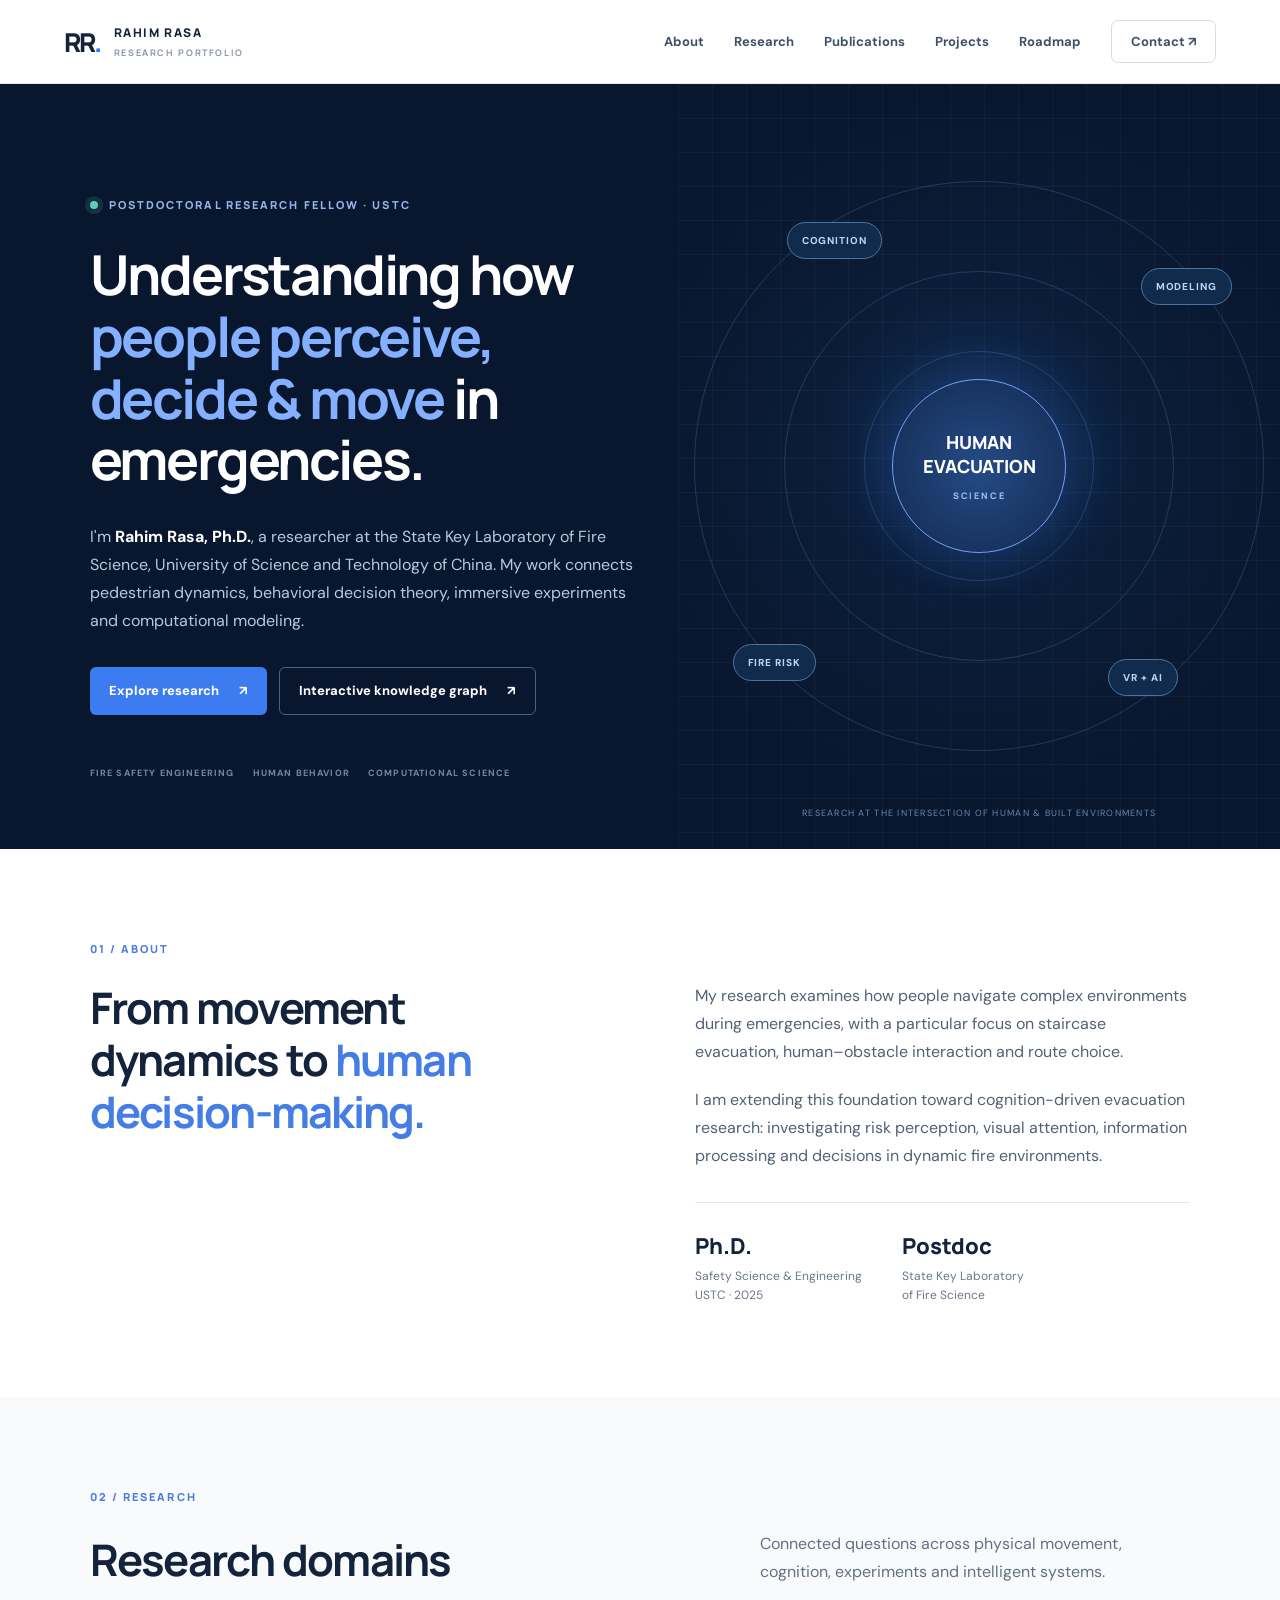
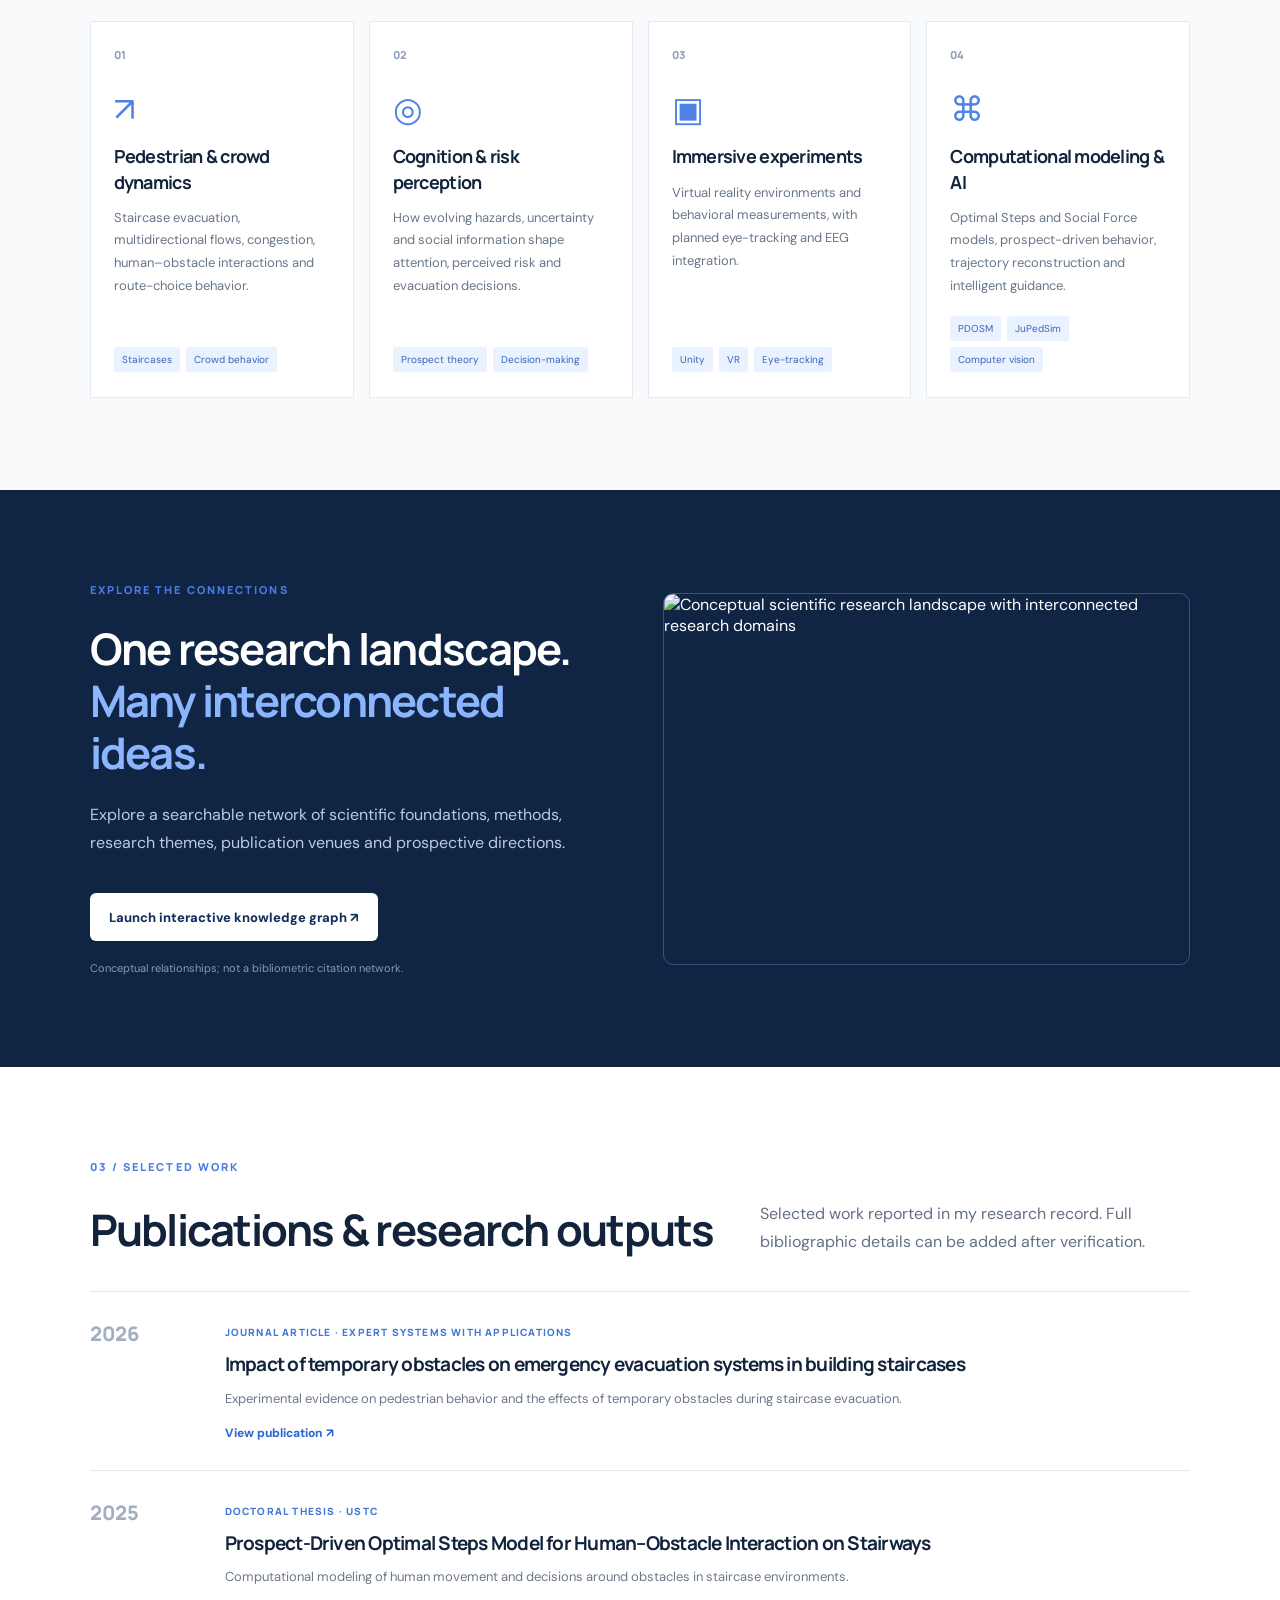
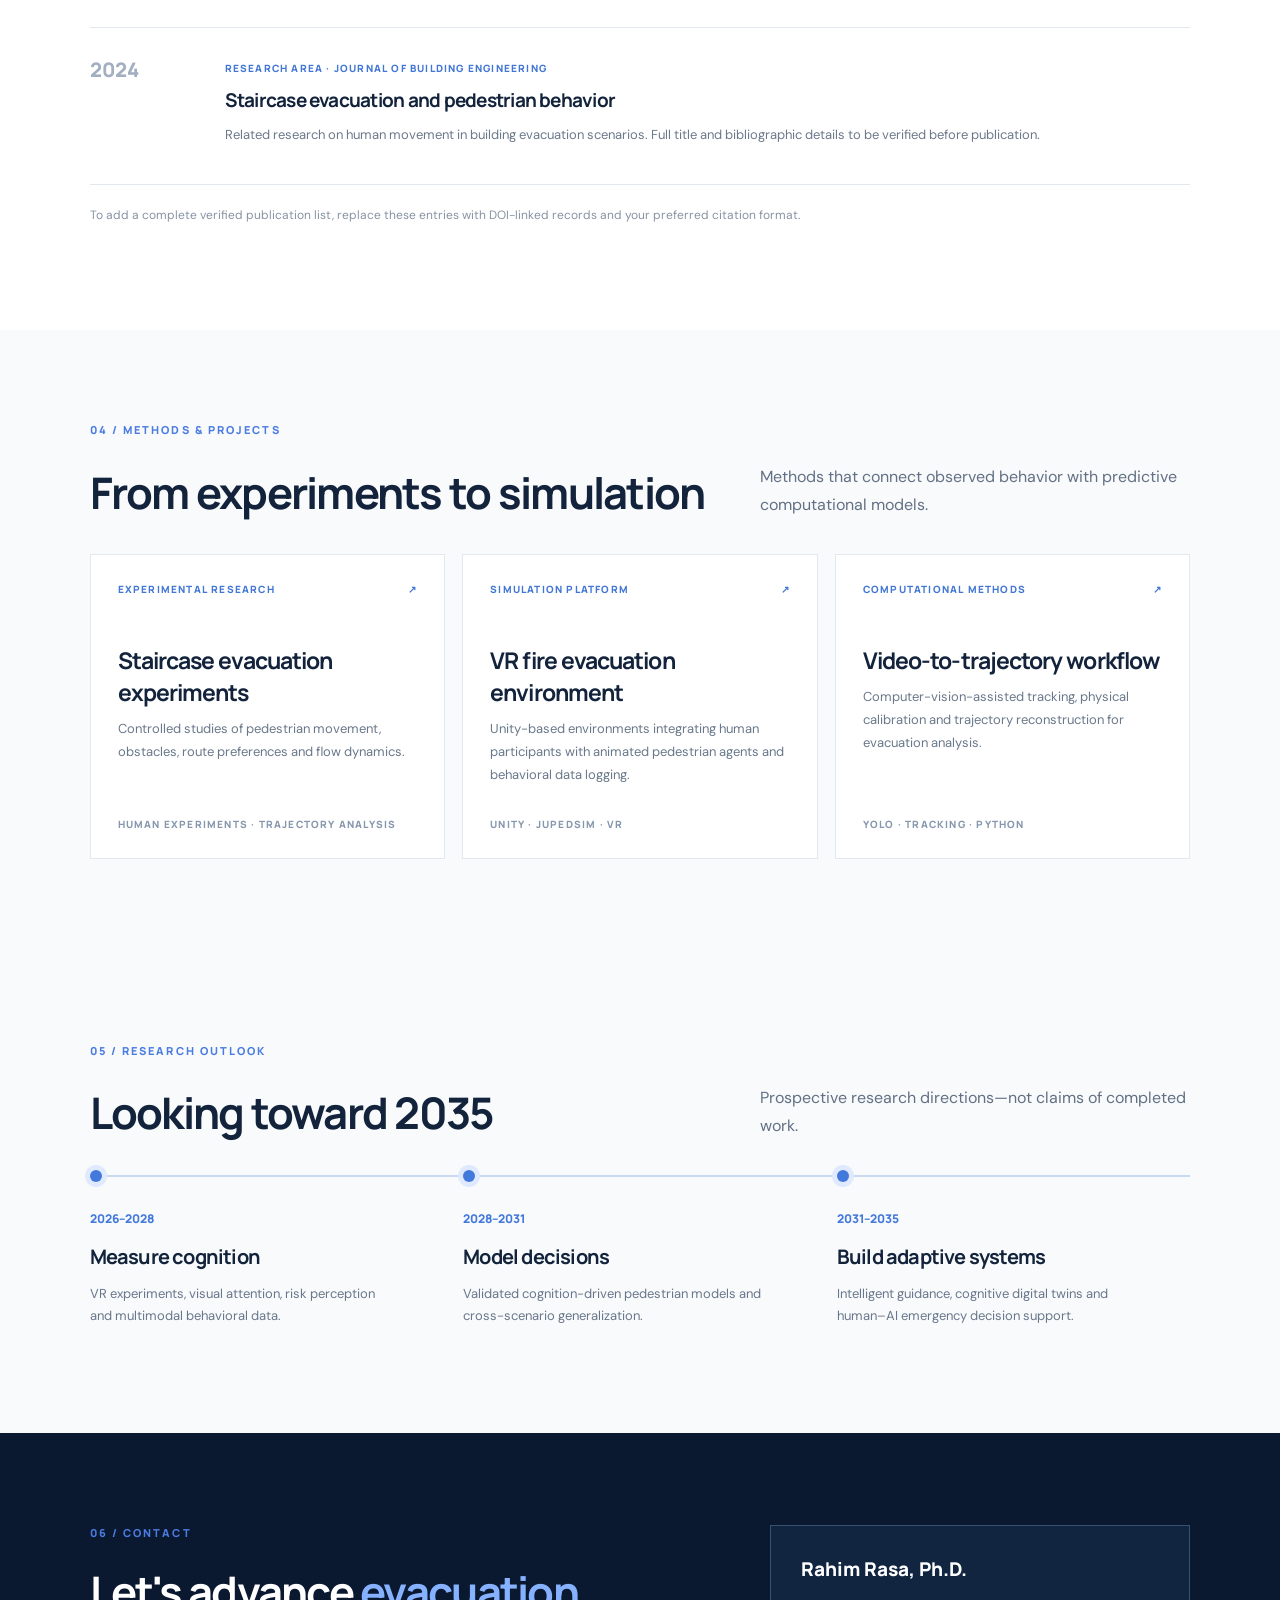
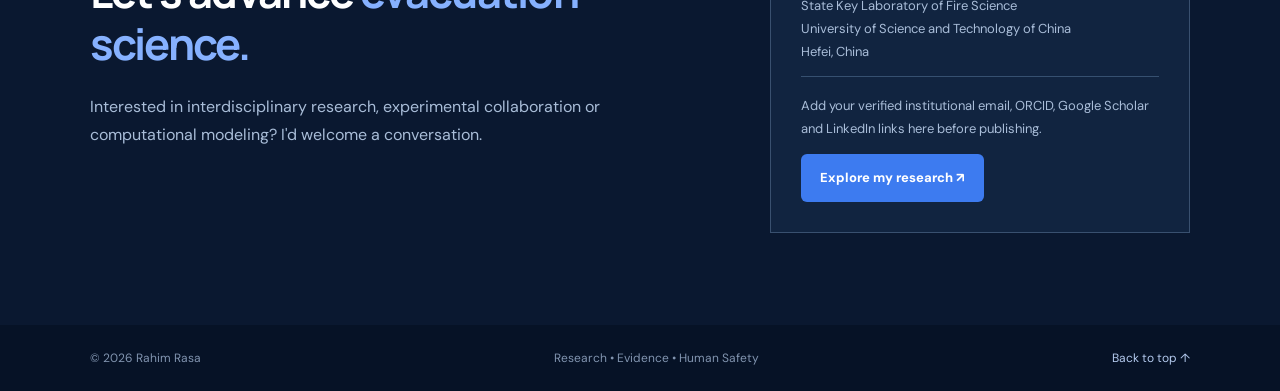
==== index.html @ 63365195 "Phone" ====
<!doctype html>
<html lang="en"><head><meta charset="utf-8"><meta name="viewport" content="width=device-width,initial-scale=1"><meta name="theme-color" content="#0b1830"><meta name="description" content="Rahim Rasa — postdoctoral researcher in fire safety, pedestrian dynamics and cognition-driven evacuation at USTC."><title>Rahim Rasa | Researcher · Evacuation Science</title><link rel="stylesheet" href="styles.css"></head>
<body><a class="skip" href="#main">Skip to content</a><header class="nav"><a class="wordmark" href="#home"><span class="logo">RR<span class="dot">.</span></span><span class="wordmark-text">RAHIM RASA <small>RESEARCH PORTFOLIO</small></span></a><button class="menu" aria-label="Toggle navigation" aria-expanded="false" aria-controls="navlinks">☰</button><nav id="navlinks" aria-label="Main navigation"><a href="#about">About</a><a href="#research">Research</a><a href="#publications">Publications</a><a href="#projects">Projects</a><a href="#roadmap">Roadmap</a><a href="#contact" class="nav-contact">Contact ↗</a></nav></header>
<main id="main"><section id="home" class="hero"><div class="hero-copy"><p class="eyebrow"><span class="pulse"></span> POSTDOCTORAL RESEARCH FELLOW · USTC</p><h1>Understanding how <em>people perceive, decide & move</em> in emergencies.</h1><p class="intro">I'm <strong>Rahim Rasa, Ph.D.</strong>, a researcher at the State Key Laboratory of Fire Science, University of Science and Technology of China. My work connects pedestrian dynamics, behavioral decision theory, immersive experiments and computational modeling.</p><div class="hero-actions"><a class="btn primary" href="#research">Explore research <span>↗</span></a><a class="btn secondary" href="knowledge-graph.html">Interactive knowledge graph <span>↗</span></a></div><div class="hero-meta"><span>FIRE SAFETY ENGINEERING</span><span>HUMAN BEHAVIOR</span><span>COMPUTATIONAL SCIENCE</span></div></div><div class="hero-art" aria-label="Abstract network representing connected research areas"><div class="orbit o1"></div><div class="orbit o2"></div><div class="orbit o3"></div><div class="center-node">HUMAN<br>EVACUATION<span>SCIENCE</span></div><div class="sat s1">COGNITION</div><div class="sat s2">MODELING</div><div class="sat s3">VR + AI</div><div class="sat s4">FIRE RISK</div><div class="art-caption">RESEARCH AT THE INTERSECTION OF HUMAN & BUILT ENVIRONMENTS</div></div></section>
<section id="about" class="section about"><div class="section-label">01 / ABOUT</div><div class="two-col"><div><h2>From movement dynamics to <em>human decision-making.</em></h2></div><div><p>My research examines how people navigate complex environments during emergencies, with a particular focus on staircase evacuation, human–obstacle interaction and route choice.</p><p>I am extending this foundation toward cognition-driven evacuation research: investigating risk perception, visual attention, information processing and decisions in dynamic fire environments.</p><div class="fact-row"><div><strong>Ph.D.</strong><small>Safety Science & Engineering<br>USTC · 2025</small></div><div><strong>Postdoc</strong><small>State Key Laboratory<br>of Fire Science</small></div></div></div></div></section>
<section id="research" class="section research"><div class="section-label">02 / RESEARCH</div><div class="section-heading"><h2>Research domains</h2><p>Connected questions across physical movement, cognition, experiments and intelligent systems.</p></div><div class="cards"><article class="card"><div class="card-number">01</div><div class="glyph">↗</div><h3>Pedestrian & crowd dynamics</h3><p>Staircase evacuation, multidirectional flows, congestion, human–obstacle interactions and route-choice behavior.</p><div class="tags"><span>Staircases</span><span>Crowd behavior</span></div></article><article class="card"><div class="card-number">02</div><div class="glyph">◎</div><h3>Cognition & risk perception</h3><p>How evolving hazards, uncertainty and social information shape attention, perceived risk and evacuation decisions.</p><div class="tags"><span>Prospect theory</span><span>Decision-making</span></div></article><article class="card"><div class="card-number">03</div><div class="glyph">▣</div><h3>Immersive experiments</h3><p>Virtual reality environments and behavioral measurements, with planned eye-tracking and EEG integration.</p><div class="tags"><span>Unity</span><span>VR</span><span>Eye-tracking</span></div></article><article class="card"><div class="card-number">04</div><div class="glyph">⌘</div><h3>Computational modeling & AI</h3><p>Optimal Steps and Social Force models, prospect-driven behavior, trajectory reconstruction and intelligent guidance.</p><div class="tags"><span>PDOSM</span><span>JuPedSim</span><span>Computer vision</span></div></article></div></section>
<section class="graph-feature section"><div class="feature-copy"><div class="section-label">EXPLORE THE CONNECTIONS</div><h2>One research landscape.<br><em>Many interconnected ideas.</em></h2><p>Explore a searchable network of scientific foundations, methods, research themes, publication venues and prospective directions.</p><a class="btn light" href="knowledge-graph.html">Launch interactive knowledge graph ↗</a><small>Conceptual relationships; not a bibliometric citation network.</small></div><a class="feature-image" href="knowledge-graph.html" aria-label="Open interactive research knowledge graph"><img src="assets/research-landscape.png" alt="Conceptual scientific research landscape with interconnected research domains" loading="lazy"></a></section>
<section id="publications" class="section publications"><div class="section-label">03 / SELECTED WORK</div><div class="section-heading"><h2>Publications & research outputs</h2><p>Selected work reported in my research record. Full bibliographic details can be added after verification.</p></div><div class="pub-list"><article class="pub"><div class="pub-year">2026</div><div><span class="pub-type">JOURNAL ARTICLE · EXPERT SYSTEMS WITH APPLICATIONS</span><h3>Impact of temporary obstacles on emergency evacuation systems in building staircases</h3><p>Experimental evidence on pedestrian behavior and the effects of temporary obstacles during staircase evacuation.</p><a href="https://www.sciencedirect.com/science/article/pii/S0957417425039016" target="_blank" rel="noopener noreferrer">View publication ↗</a></div></article><article class="pub"><div class="pub-year">2025</div><div><span class="pub-type">DOCTORAL THESIS · USTC</span><h3>Prospect-Driven Optimal Steps Model for Human–Obstacle Interaction on Stairways</h3><p>Computational modeling of human movement and decisions around obstacles in staircase environments.</p></div></article><article class="pub"><div class="pub-year">2024</div><div><span class="pub-type">RESEARCH AREA · JOURNAL OF BUILDING ENGINEERING</span><h3>Staircase evacuation and pedestrian behavior</h3><p>Related research on human movement in building evacuation scenarios. Full title and bibliographic details to be verified before publication.</p></div></article></div><p class="note">To add a complete verified publication list, replace these entries with DOI-linked records and your preferred citation format.</p></section>
<section id="projects" class="section projects"><div class="section-label">04 / METHODS & PROJECTS</div><div class="section-heading"><h2>From experiments to simulation</h2><p>Methods that connect observed behavior with predictive computational models.</p></div><div class="project-grid"><article class="project"><div class="project-top"><span>EXPERIMENTAL RESEARCH</span><span>↗</span></div><h3>Staircase evacuation experiments</h3><p>Controlled studies of pedestrian movement, obstacles, route preferences and flow dynamics.</p><div class="project-foot">HUMAN EXPERIMENTS · TRAJECTORY ANALYSIS</div></article><article class="project"><div class="project-top"><span>SIMULATION PLATFORM</span><span>↗</span></div><h3>VR fire evacuation environment</h3><p>Unity-based environments integrating human participants with animated pedestrian agents and behavioral data logging.</p><div class="project-foot">UNITY · JUPEDSIM · VR</div></article><article class="project"><div class="project-top"><span>COMPUTATIONAL METHODS</span><span>↗</span></div><h3>Video-to-trajectory workflow</h3><p>Computer-vision-assisted tracking, physical calibration and trajectory reconstruction for evacuation analysis.</p><div class="project-foot">YOLO · TRACKING · PYTHON</div></article></div></section>
<section id="roadmap" class="section roadmap"><div class="section-label">05 / RESEARCH OUTLOOK</div><div class="section-heading"><h2>Looking toward 2035</h2><p>Prospective research directions—not claims of completed work.</p></div><div class="timeline"><div><time>2026–2028</time><h3>Measure cognition</h3><p>VR experiments, visual attention, risk perception and multimodal behavioral data.</p></div><div><time>2028–2031</time><h3>Model decisions</h3><p>Validated cognition-driven pedestrian models and cross-scenario generalization.</p></div><div><time>2031–2035</time><h3>Build adaptive systems</h3><p>Intelligent guidance, cognitive digital twins and human–AI emergency decision support.</p></div></div></section>
<section id="contact" class="section contact"><div><div class="section-label">06 / CONTACT</div><h2>Let's advance <em>evacuation science.</em></h2><p>Interested in interdisciplinary research, experimental collaboration or computational modeling? I'd welcome a conversation.</p></div><div class="contact-box"><strong>Rahim Rasa, Ph.D.</strong><p>State Key Laboratory of Fire Science<br>University of Science and Technology of China<br>Hefei, China</p><p class="contact-note">Add your verified institutional email, ORCID, Google Scholar and LinkedIn links here before publishing.</p><a class="btn primary" href="knowledge-graph.html">Explore my research ↗</a></div></section></main><footer><span>© <span id="year">2026</span> Rahim Rasa</span><span>Research • Evidence • Human Safety</span><a href="#home">Back to top ↑</a></footer><script src="script.js"></script></body></html>
---- styles.css ----
@import url('https://fonts.googleapis.com/css2?family=DM+Sans:wght@400;500;600;700&family=Manrope:wght@400;500;600;700;800&display=swap');
:root{--ink:#12233b;--muted:#637084;--navy:#0a1830;--blue:#2f72f2;--line:#e3e8ef;--paper:#f8fafc}*{box-sizing:border-box}html{scroll-behavior:smooth}body{margin:0;color:var(--ink);font-family:'DM Sans',Arial,sans-serif;background:#fff}a{color:inherit;text-decoration:none}button{font:inherit}p{line-height:1.75}h1,h2,h3{font-family:Manrope,Arial,sans-serif;letter-spacing:-.04em}h2{font-size:clamp(2rem,3.4vw,3.25rem);line-height:1.2;margin:0 0 22px}h2 em,h1 em{font-style:normal;color:#447de4}.skip{position:absolute;top:-80px;left:12px;background:#fff;padding:12px;z-index:100}.skip:focus{top:12px}.nav{height:84px;padding:0 clamp(22px,5vw,88px);display:flex;align-items:center;justify-content:space-between;gap:24px;background:white;border-bottom:1px solid var(--line);position:relative;z-index:5}.wordmark{display:flex;align-items:center;gap:14px}.logo{font:800 26px Manrope;letter-spacing:-.08em}.dot{color:var(--blue)}.wordmark-text{font:800 12px Manrope;letter-spacing:.13em}.wordmark-text small{display:block;color:#8b96a5;font:700 9px Manrope;letter-spacing:.18em;margin-top:5px}.nav nav{display:flex;align-items:center;gap:30px}.nav nav a{font-size:13px;font-weight:700;color:#40506a}.nav nav a:hover{color:var(--blue)}.nav-contact{padding:12px 19px;border:1px solid #d4dce8;border-radius:7px}.menu{display:none;border:0;background:transparent;font-size:26px}.hero{min-height:650px;background:#09172e;color:white;display:grid;grid-template-columns:1.06fr .94fr;overflow:hidden}.hero-copy{padding:clamp(60px,8vw,116px) 35px 70px clamp(24px,7vw,112px);position:relative;z-index:1}.eyebrow,.section-label{font:800 11px Manrope;letter-spacing:.19em}.eyebrow{color:#95b4e8;display:flex;align-items:center;gap:11px}.pulse{height:8px;width:8px;background:#5bceba;border-radius:50%;box-shadow:0 0 0 5px #5bceba22}.hero h1{font-size:clamp(2.6rem,4.3vw,4.8rem);line-height:1.12;max-width:740px;margin:32px 0}.hero h1 em{color:#85afff}.intro{color:#b9c8dd;max-width:650px;font-size:16px}.intro strong{color:#fff}.hero-actions{display:flex;flex-wrap:wrap;gap:12px;margin:32px 0 52px}.btn{display:inline-flex;align-items:center;justify-content:center;gap:20px;min-height:48px;padding:13px 19px;font-size:13px;font-weight:800;border-radius:6px;transition:transform .2s,background .2s}.btn:hover{transform:translateY(-2px)}.primary{background:#3d7bf0;color:#fff}.secondary{border:1px solid #4a617f;color:#fff}.light{background:white;color:#122e5a}.hero-meta{display:flex;gap:18px;flex-wrap:wrap;font-size:9px;font-weight:800;letter-spacing:.13em;color:#7086a5}.hero-art{position:relative;min-height:540px;background:radial-gradient(circle at 50% 48%,#183966 0,#0b1d39 30%,#09172e 70%);overflow:hidden}.hero-art:before{content:'';position:absolute;inset:0;background-image:linear-gradient(#b3c9ef0c 1px,transparent 1px),linear-gradient(90deg,#b3c9ef0c 1px,transparent 1px);background-size:34px 34px}.orbit{position:absolute;top:50%;left:50%;border:1px solid #5587c04b;border-radius:50%;transform:translate(-50%,-50%)}.o1{width:230px;height:230px}.o2{width:390px;height:390px}.o3{width:570px;height:570px}.center-node{position:absolute;top:50%;left:50%;transform:translate(-50%,-50%);width:174px;height:174px;border:1px solid #72a2fa;background:radial-gradient(circle,#254b86,#12294e);border-radius:50%;display:flex;flex-direction:column;align-items:center;justify-content:center;text-align:center;font:800 18px Manrope;line-height:1.3;box-shadow:0 0 55px #3b7cff35}.center-node span{font-size:9px;letter-spacing:.2em;color:#9abcf6;margin-top:12px}.sat{position:absolute;padding:11px 14px;border:1px solid #4c74a0;background:#102b4c;color:#b8d4ff;border-radius:22px;font-size:10px;font-weight:800;letter-spacing:.09em}.s1{top:18%;left:18%}.s2{top:24%;right:8%}.s3{bottom:20%;right:17%}.s4{bottom:22%;left:9%}.art-caption{position:absolute;bottom:30px;text-align:center;width:100%;font-size:9px;letter-spacing:.14em;color:#6887ad}.section{padding:92px clamp(24px,7vw,112px);scroll-margin-top:20px}.section-label{color:#4b7ce1;margin-bottom:26px}.two-col{display:grid;grid-template-columns:1fr 1fr;gap:10%}.two-col p{margin:0 0 20px;color:#536176}.fact-row{display:flex;gap:40px;border-top:1px solid var(--line);padding-top:28px;margin-top:32px}.fact-row strong{font:800 22px Manrope;display:block}.fact-row small{font-size:12px;color:#6a7789;line-height:1.6;display:block;margin-top:6px}.research,.projects,.roadmap{background:var(--paper)}.section-heading{display:flex;align-items:end;justify-content:space-between;gap:35px;margin-bottom:35px}.section-heading h2{margin:0}.section-heading p{max-width:430px;color:var(--muted);margin:0}.cards{display:grid;grid-template-columns:repeat(4,1fr);gap:15px}.card{min-height:325px;padding:25px 23px;background:#fff;border:1px solid #e3eaf3;display:flex;flex-direction:column;position:relative}.card-number{font:800 11px Manrope;color:#90a0b6}.glyph{font-size:34px;color:#4d83e5;margin:25px 0 12px}.card h3{font-size:18px;line-height:1.4;margin:0 0 12px}.card p{font-size:13px;color:#68778a;margin:0 0 18px}.tags{margin-top:auto;display:flex;gap:6px;flex-wrap:wrap}.tags span{font-size:10px;color:#3866b5;background:#eaf1ff;padding:6px 8px;border-radius:3px}.graph-feature{background:#102544;color:#fff;display:grid;grid-template-columns:1fr 1fr;gap:45px;align-items:center}.graph-feature h2 em{color:#8bb6ff}.graph-feature p{color:#bbcbdf;max-width:480px}.feature-copy .btn{margin:20px 0}.feature-copy small{display:block;color:#849bb9;font-size:11px}.feature-image{display:block;overflow:hidden;border:1px solid #36557b;border-radius:10px}.feature-image img{width:100%;height:370px;object-fit:cover;display:block}.pub-list{border-top:1px solid var(--line)}.pub{display:grid;grid-template-columns:100px 1fr;gap:35px;padding:28px 0;border-bottom:1px solid var(--line)}.pub-year{font:800 20px Manrope;color:#a2afc0}.pub-type,.project-top,.project-foot{font:800 10px Manrope;letter-spacing:.12em;color:#4277d5}.pub h3{font-size:19px;line-height:1.4;margin:10px 0}.pub p{font-size:13px;color:#6c798b;margin:0 0 10px}.pub a{font-size:12px;font-weight:800;color:#2b67d1}.note{font-size:12px;color:#8793a3;margin-top:20px}.project-grid{display:grid;grid-template-columns:repeat(3,1fr);gap:17px}.project{background:#fff;border:1px solid var(--line);padding:27px;min-height:300px;display:flex;flex-direction:column}.project-top{display:flex;justify-content:space-between}.project h3{font-size:23px;margin:48px 0 10px}.project p{font-size:13px;color:#69788a;margin:0}.project-foot{margin-top:auto;padding-top:30px;color:#8797ad}.timeline{display:grid;grid-template-columns:repeat(3,1fr);gap:20px;border-top:2px solid #c9d9f2;padding-top:30px}.timeline div{position:relative}.timeline div:before{content:'';position:absolute;top:-37px;left:0;width:12px;height:12px;border-radius:50%;background:#4379db;box-shadow:0 0 0 5px #dfeaff}.timeline time{font:800 12px Manrope;color:#4379db}.timeline h3{font-size:20px;margin:15px 0 8px}.timeline p{font-size:13px;color:#69778a;max-width:300px}.contact{background:#0a1830;color:white;display:grid;grid-template-columns:1.2fr .8fr;gap:50px}.contact h2 em{color:#86b1ff}.contact>div>p{color:#a9bdd8;max-width:520px}.contact-box{padding:30px;border:1px solid #39506f;background:#112440}.contact-box strong{font:800 19px Manrope}.contact-box p{font-size:13px;color:#b8c8df}.contact-note{border-top:1px solid #365070;padding-top:18px}footer{background:#061226;color:#8194af;display:flex;justify-content:space-between;gap:15px;flex-wrap:wrap;padding:25px clamp(24px,7vw,112px);font-size:12px}footer a{color:#b4caee}
@media(max-width:1100px){.cards{grid-template-columns:repeat(2,1fr)}.hero{grid-template-columns:1fr 0.85fr}.nav nav{gap:15px}.hero-copy{padding-left:35px}}@media(max-width:760px){.nav{height:70px;padding:0 20px}.menu{display:block}.nav nav{display:none;position:absolute;top:70px;left:0;right:0;background:white;flex-direction:column;align-items:stretch;padding:16px 25px 25px;border-bottom:1px solid var(--line)}.nav nav.open{display:flex}.nav nav a{padding:10px}.hero{grid-template-columns:1fr}.hero-copy{padding:55px 24px 35px}.hero h1{font-size:clamp(2.4rem,9vw,4rem)}.hero-art{min-height:420px}.o3{width:440px;height:440px}.section{padding:65px 24px}.two-col,.graph-feature,.contact{grid-template-columns:1fr}.section-heading{display:block}.section-heading p{margin-top:14px}.project-grid{grid-template-columns:1fr}.feature-image img{height:270px}.timeline{grid-template-columns:1fr;gap:35px;border-top:0;border-left:2px solid #c9d9f2;padding:0 0 0 25px}.timeline div:before{top:0;left:-32px}.pub{grid-template-columns:60px 1fr;gap:16px}.pub h3{font-size:17px}}@media(max-width:480px){.cards{grid-template-columns:1fr}.hero-meta{gap:10px}.fact-row{gap:20px}.sat{font-size:8px}.s2{right:2%}.s1{left:5%}.s3{right:6%}.s4{left:3%}}@media(prefers-reduced-motion:reduce){html{scroll-behavior:auto}.btn{transition:none}}
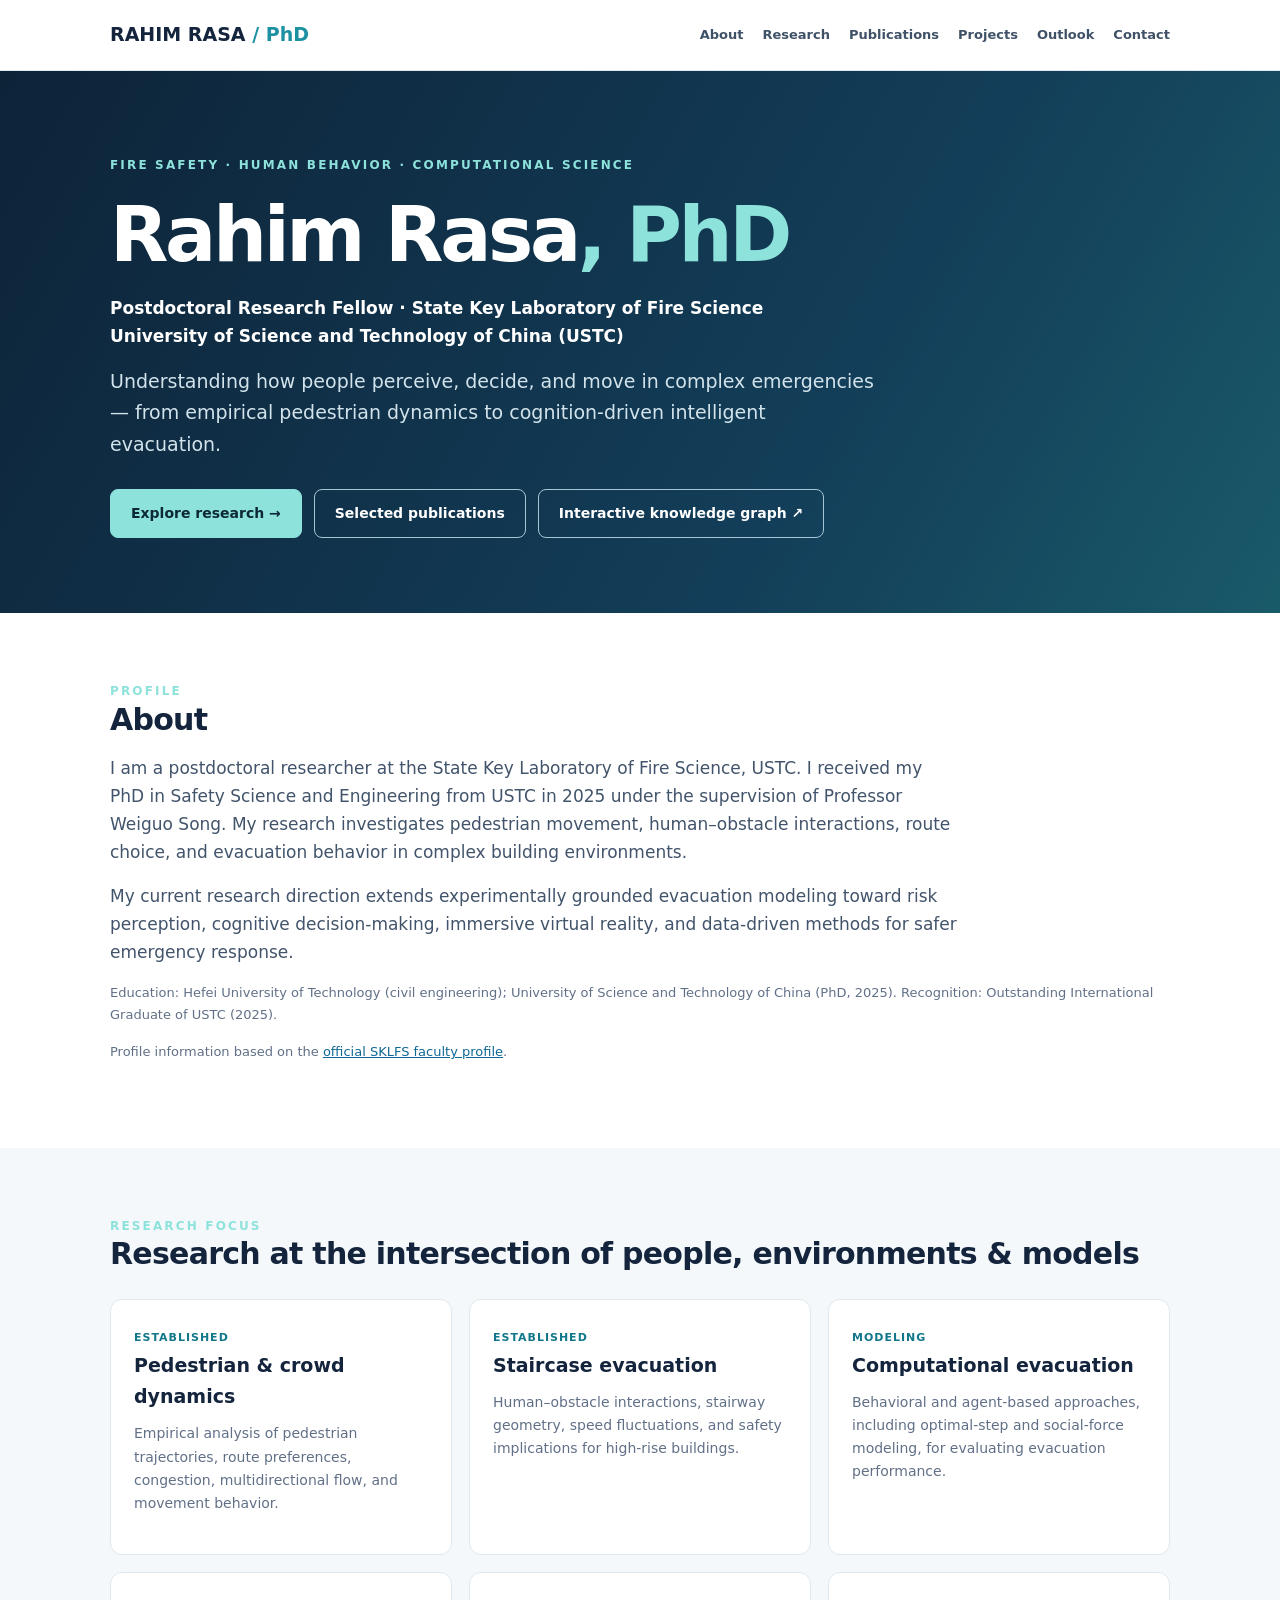
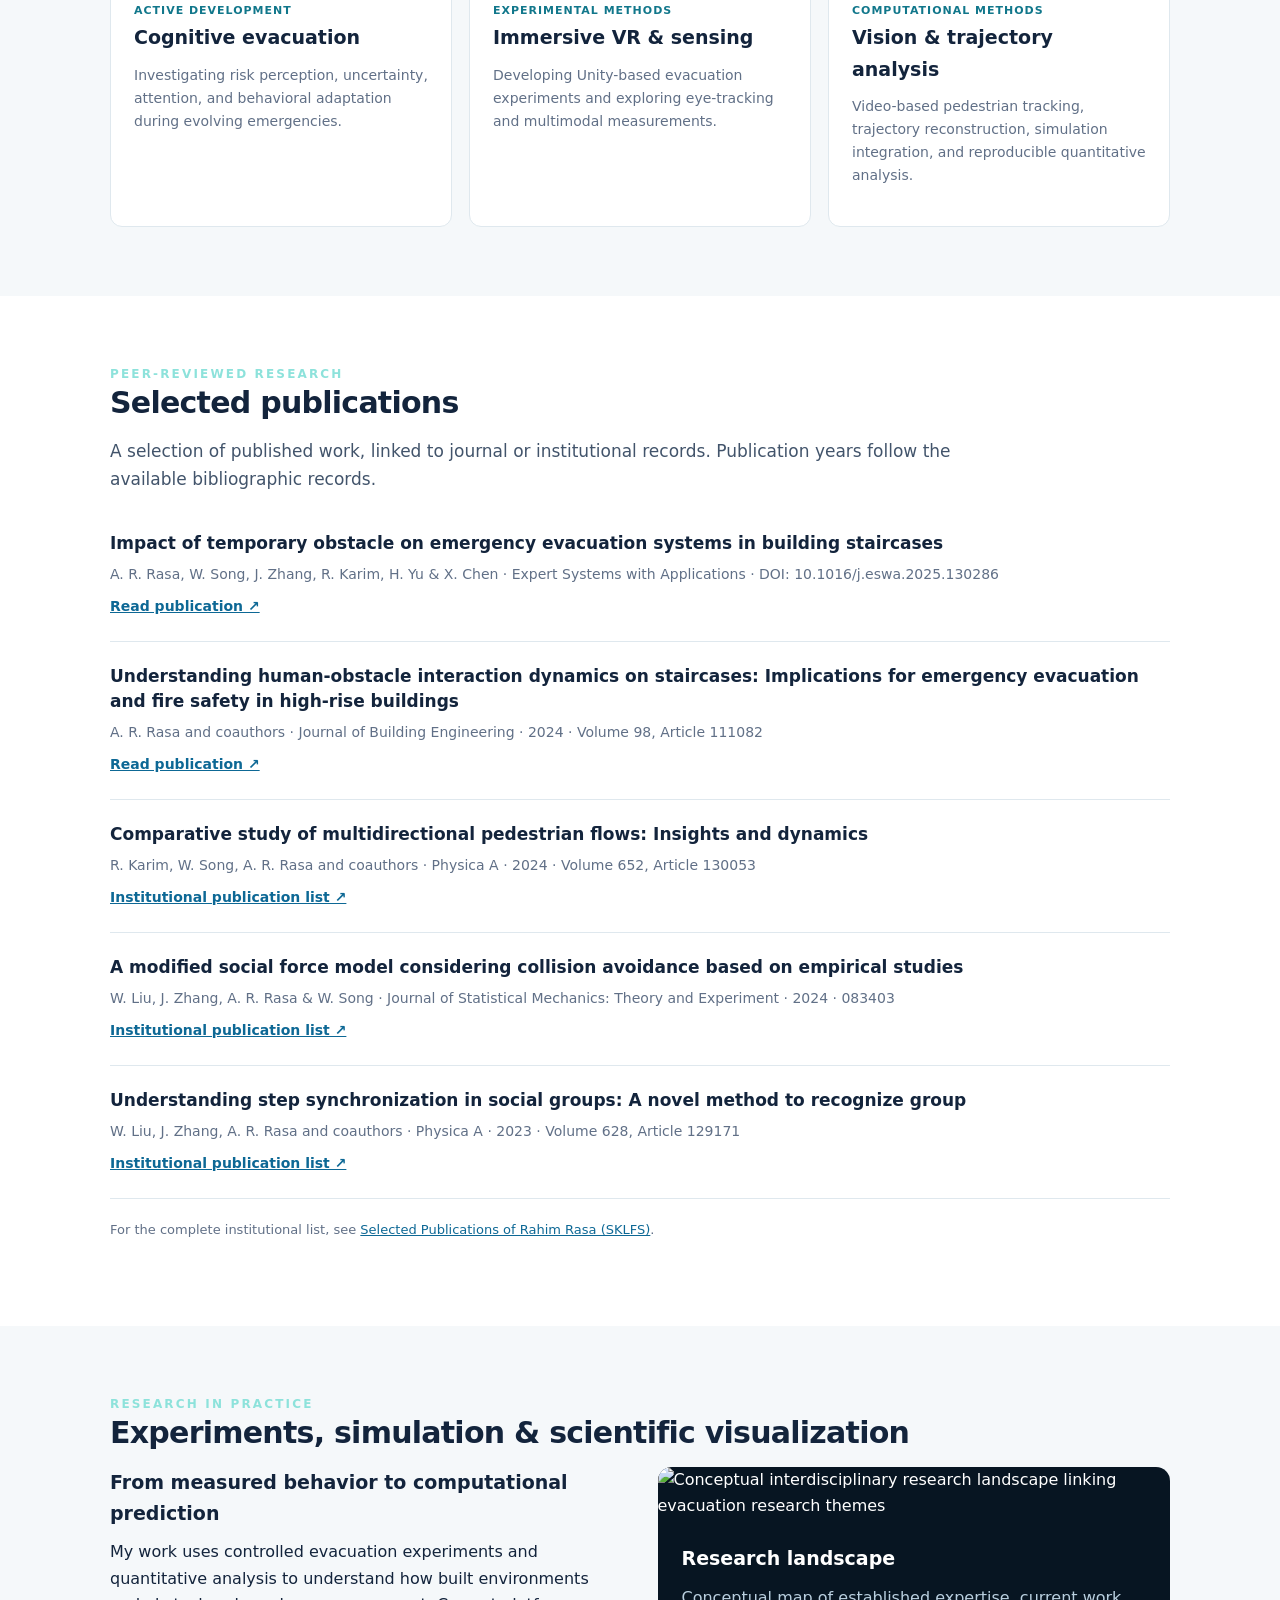
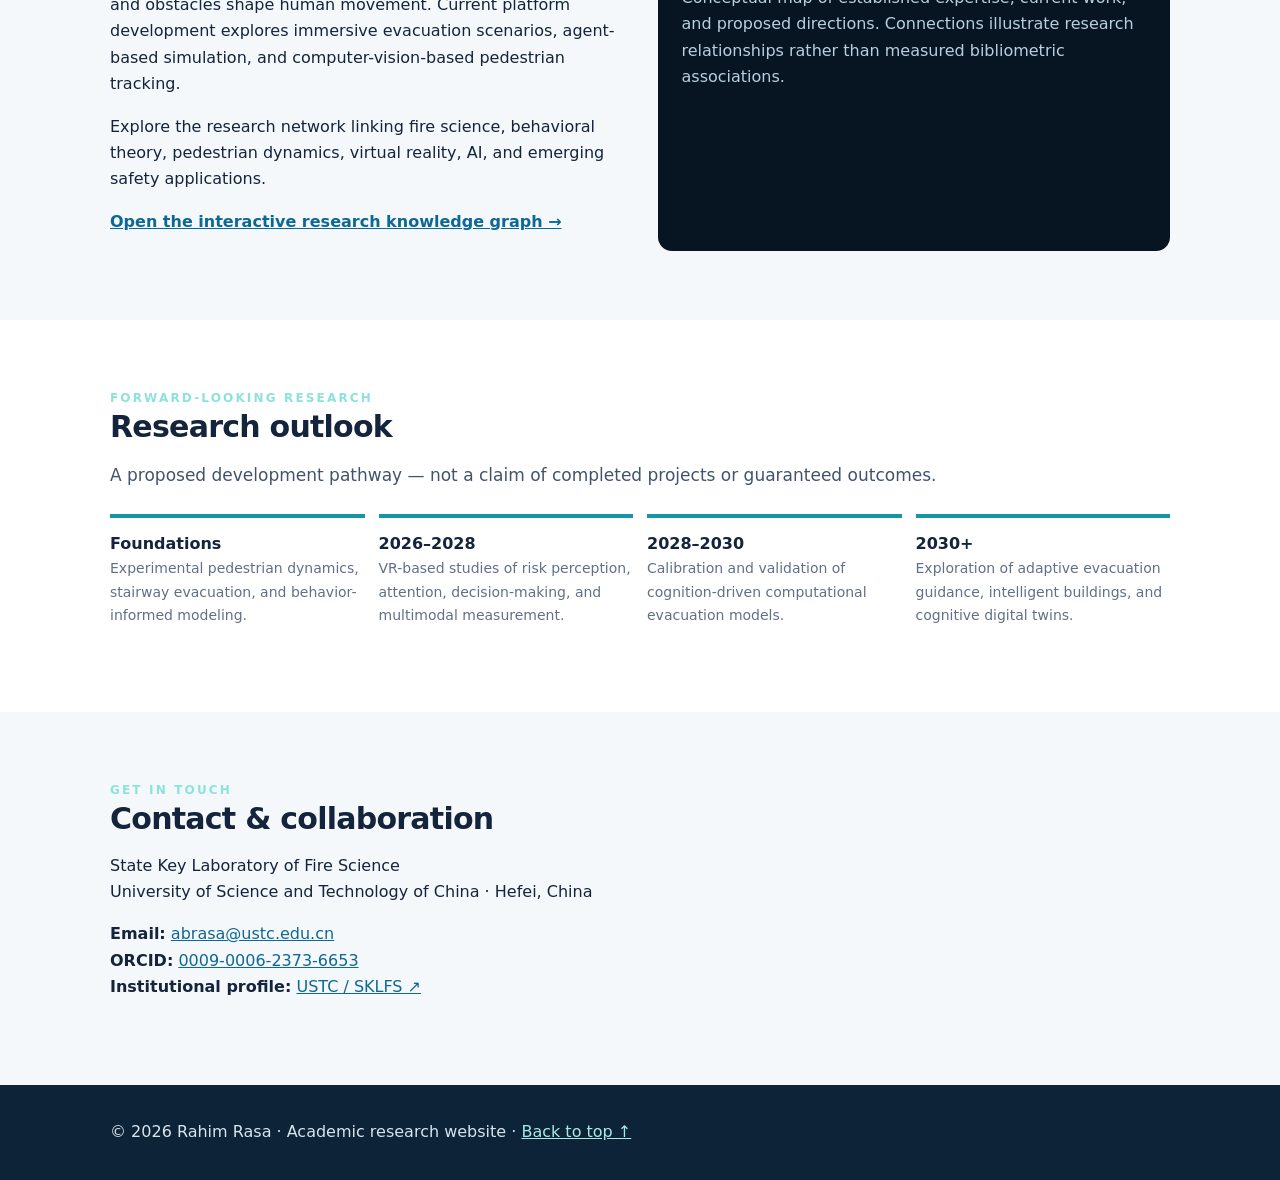
==== commit f42e8cd3: "Add files via upload" ====
--- a/index.html
+++ b/index.html
@@ -1,11 +1,16 @@
-<!doctype html>
-<html lang="en"><head><meta charset="utf-8"><meta name="viewport" content="width=device-width,initial-scale=1"><meta name="theme-color" content="#0b1830"><meta name="description" content="Rahim Rasa — postdoctoral researcher in fire safety, pedestrian dynamics and cognition-driven evacuation at USTC."><title>Rahim Rasa | Researcher · Evacuation Science</title><link rel="stylesheet" href="styles.css"></head>
-<body><a class="skip" href="#main">Skip to content</a><header class="nav"><a class="wordmark" href="#home"><span class="logo">RR<span class="dot">.</span></span><span class="wordmark-text">RAHIM RASA <small>RESEARCH PORTFOLIO</small></span></a><button class="menu" aria-label="Toggle navigation" aria-expanded="false" aria-controls="navlinks">☰</button><nav id="navlinks" aria-label="Main navigation"><a href="#about">About</a><a href="#research">Research</a><a href="#publications">Publications</a><a href="#projects">Projects</a><a href="#roadmap">Roadmap</a><a href="#contact" class="nav-contact">Contact ↗</a></nav></header>
-<main id="main"><section id="home" class="hero"><div class="hero-copy"><p class="eyebrow"><span class="pulse"></span> POSTDOCTORAL RESEARCH FELLOW · USTC</p><h1>Understanding how <em>people perceive, decide & move</em> in emergencies.</h1><p class="intro">I'm <strong>Rahim Rasa, Ph.D.</strong>, a researcher at the State Key Laboratory of Fire Science, University of Science and Technology of China. My work connects pedestrian dynamics, behavioral decision theory, immersive experiments and computational modeling.</p><div class="hero-actions"><a class="btn primary" href="#research">Explore research <span>↗</span></a><a class="btn secondary" href="knowledge-graph.html">Interactive knowledge graph <span>↗</span></a></div><div class="hero-meta"><span>FIRE SAFETY ENGINEERING</span><span>HUMAN BEHAVIOR</span><span>COMPUTATIONAL SCIENCE</span></div></div><div class="hero-art" aria-label="Abstract network representing connected research areas"><div class="orbit o1"></div><div class="orbit o2"></div><div class="orbit o3"></div><div class="center-node">HUMAN<br>EVACUATION<span>SCIENCE</span></div><div class="sat s1">COGNITION</div><div class="sat s2">MODELING</div><div class="sat s3">VR + AI</div><div class="sat s4">FIRE RISK</div><div class="art-caption">RESEARCH AT THE INTERSECTION OF HUMAN & BUILT ENVIRONMENTS</div></div></section>
-<section id="about" class="section about"><div class="section-label">01 / ABOUT</div><div class="two-col"><div><h2>From movement dynamics to <em>human decision-making.</em></h2></div><div><p>My research examines how people navigate complex environments during emergencies, with a particular focus on staircase evacuation, human–obstacle interaction and route choice.</p><p>I am extending this foundation toward cognition-driven evacuation research: investigating risk perception, visual attention, information processing and decisions in dynamic fire environments.</p><div class="fact-row"><div><strong>Ph.D.</strong><small>Safety Science & Engineering<br>USTC · 2025</small></div><div><strong>Postdoc</strong><small>State Key Laboratory<br>of Fire Science</small></div></div></div></div></section>
-<section id="research" class="section research"><div class="section-label">02 / RESEARCH</div><div class="section-heading"><h2>Research domains</h2><p>Connected questions across physical movement, cognition, experiments and intelligent systems.</p></div><div class="cards"><article class="card"><div class="card-number">01</div><div class="glyph">↗</div><h3>Pedestrian & crowd dynamics</h3><p>Staircase evacuation, multidirectional flows, congestion, human–obstacle interactions and route-choice behavior.</p><div class="tags"><span>Staircases</span><span>Crowd behavior</span></div></article><article class="card"><div class="card-number">02</div><div class="glyph">◎</div><h3>Cognition & risk perception</h3><p>How evolving hazards, uncertainty and social information shape attention, perceived risk and evacuation decisions.</p><div class="tags"><span>Prospect theory</span><span>Decision-making</span></div></article><article class="card"><div class="card-number">03</div><div class="glyph">▣</div><h3>Immersive experiments</h3><p>Virtual reality environments and behavioral measurements, with planned eye-tracking and EEG integration.</p><div class="tags"><span>Unity</span><span>VR</span><span>Eye-tracking</span></div></article><article class="card"><div class="card-number">04</div><div class="glyph">⌘</div><h3>Computational modeling & AI</h3><p>Optimal Steps and Social Force models, prospect-driven behavior, trajectory reconstruction and intelligent guidance.</p><div class="tags"><span>PDOSM</span><span>JuPedSim</span><span>Computer vision</span></div></article></div></section>
-<section class="graph-feature section"><div class="feature-copy"><div class="section-label">EXPLORE THE CONNECTIONS</div><h2>One research landscape.<br><em>Many interconnected ideas.</em></h2><p>Explore a searchable network of scientific foundations, methods, research themes, publication venues and prospective directions.</p><a class="btn light" href="knowledge-graph.html">Launch interactive knowledge graph ↗</a><small>Conceptual relationships; not a bibliometric citation network.</small></div><a class="feature-image" href="knowledge-graph.html" aria-label="Open interactive research knowledge graph"><img src="assets/research-landscape.png" alt="Conceptual scientific research landscape with interconnected research domains" loading="lazy"></a></section>
-<section id="publications" class="section publications"><div class="section-label">03 / SELECTED WORK</div><div class="section-heading"><h2>Publications & research outputs</h2><p>Selected work reported in my research record. Full bibliographic details can be added after verification.</p></div><div class="pub-list"><article class="pub"><div class="pub-year">2026</div><div><span class="pub-type">JOURNAL ARTICLE · EXPERT SYSTEMS WITH APPLICATIONS</span><h3>Impact of temporary obstacles on emergency evacuation systems in building staircases</h3><p>Experimental evidence on pedestrian behavior and the effects of temporary obstacles during staircase evacuation.</p><a href="https://www.sciencedirect.com/science/article/pii/S0957417425039016" target="_blank" rel="noopener noreferrer">View publication ↗</a></div></article><article class="pub"><div class="pub-year">2025</div><div><span class="pub-type">DOCTORAL THESIS · USTC</span><h3>Prospect-Driven Optimal Steps Model for Human–Obstacle Interaction on Stairways</h3><p>Computational modeling of human movement and decisions around obstacles in staircase environments.</p></div></article><article class="pub"><div class="pub-year">2024</div><div><span class="pub-type">RESEARCH AREA · JOURNAL OF BUILDING ENGINEERING</span><h3>Staircase evacuation and pedestrian behavior</h3><p>Related research on human movement in building evacuation scenarios. Full title and bibliographic details to be verified before publication.</p></div></article></div><p class="note">To add a complete verified publication list, replace these entries with DOI-linked records and your preferred citation format.</p></section>
-<section id="projects" class="section projects"><div class="section-label">04 / METHODS & PROJECTS</div><div class="section-heading"><h2>From experiments to simulation</h2><p>Methods that connect observed behavior with predictive computational models.</p></div><div class="project-grid"><article class="project"><div class="project-top"><span>EXPERIMENTAL RESEARCH</span><span>↗</span></div><h3>Staircase evacuation experiments</h3><p>Controlled studies of pedestrian movement, obstacles, route preferences and flow dynamics.</p><div class="project-foot">HUMAN EXPERIMENTS · TRAJECTORY ANALYSIS</div></article><article class="project"><div class="project-top"><span>SIMULATION PLATFORM</span><span>↗</span></div><h3>VR fire evacuation environment</h3><p>Unity-based environments integrating human participants with animated pedestrian agents and behavioral data logging.</p><div class="project-foot">UNITY · JUPEDSIM · VR</div></article><article class="project"><div class="project-top"><span>COMPUTATIONAL METHODS</span><span>↗</span></div><h3>Video-to-trajectory workflow</h3><p>Computer-vision-assisted tracking, physical calibration and trajectory reconstruction for evacuation analysis.</p><div class="project-foot">YOLO · TRACKING · PYTHON</div></article></div></section>
-<section id="roadmap" class="section roadmap"><div class="section-label">05 / RESEARCH OUTLOOK</div><div class="section-heading"><h2>Looking toward 2035</h2><p>Prospective research directions—not claims of completed work.</p></div><div class="timeline"><div><time>2026–2028</time><h3>Measure cognition</h3><p>VR experiments, visual attention, risk perception and multimodal behavioral data.</p></div><div><time>2028–2031</time><h3>Model decisions</h3><p>Validated cognition-driven pedestrian models and cross-scenario generalization.</p></div><div><time>2031–2035</time><h3>Build adaptive systems</h3><p>Intelligent guidance, cognitive digital twins and human–AI emergency decision support.</p></div></div></section>
-<section id="contact" class="section contact"><div><div class="section-label">06 / CONTACT</div><h2>Let's advance <em>evacuation science.</em></h2><p>Interested in interdisciplinary research, experimental collaboration or computational modeling? I'd welcome a conversation.</p></div><div class="contact-box"><strong>Rahim Rasa, Ph.D.</strong><p>State Key Laboratory of Fire Science<br>University of Science and Technology of China<br>Hefei, China</p><p class="contact-note">Add your verified institutional email, ORCID, Google Scholar and LinkedIn links here before publishing.</p><a class="btn primary" href="knowledge-graph.html">Explore my research ↗</a></div></section></main><footer><span>© <span id="year">2026</span> Rahim Rasa</span><span>Research • Evidence • Human Safety</span><a href="#home">Back to top ↑</a></footer><script src="script.js"></script></body></html>
+<!doctype html><html lang="en"><head><meta charset="utf-8"><meta name="viewport" content="width=device-width,initial-scale=1"><meta name="description" content="Rahim Rasa, PhD — Postdoctoral Research Fellow at USTC. Fire safety, pedestrian dynamics, human evacuation, and cognition-driven modeling."><title>Rahim Rasa, PhD | Evacuation Science & Human Behavior</title><style>
+:root{--ink:#13243c;--muted:#617087;--blue:#156b9b;--line:#dfe8ee;--cream:#f5f8fa}*{box-sizing:border-box}html{scroll-behavior:smooth}body{margin:0;color:var(--ink);font:16px/1.65 system-ui,-apple-system,Segoe UI,sans-serif;background:#fff}a{color:#0d6895}a:hover{text-decoration:underline}.wrap{max-width:1110px;margin:auto;padding:0 25px}header{border-bottom:1px solid var(--line);position:sticky;top:0;background:#ffffffed;backdrop-filter:blur(12px);z-index:5}.nav{display:flex;align-items:center;justify-content:space-between;gap:20px;min-height:70px}.logo{font-size:19px;font-weight:800;text-decoration:none;color:var(--ink)}nav{display:flex;flex-wrap:wrap;gap:19px}nav a{font-size:13px;text-decoration:none;color:#405268;font-weight:650}.hero{background:linear-gradient(120deg,#0d2338,#133e59 65%,#195a69);color:white;padding:85px 0 75px}.eyebrow{font-size:12px;text-transform:uppercase;letter-spacing:.18em;color:#8de2db;font-weight:800}.hero h1{font-size:clamp(42px,6vw,76px);letter-spacing:-.045em;line-height:1.08;margin:18px 0}.hero p{max-width:770px;color:#d2e3eb;font-size:19px}.hero .role{font-size:17px;color:#fff;font-weight:650}.actions{display:flex;flex-wrap:wrap;gap:12px;margin-top:29px}.btn{padding:12px 20px;border:1px solid #a5c6d3;border-radius:8px;text-decoration:none;color:white;font-size:14px;font-weight:700}.btn.primary{background:#8de2db;color:#0c2839;border-color:#8de2db}.btn:hover{text-decoration:none;filter:brightness(1.06)}section{padding:69px 0}section:nth-of-type(even){background:var(--cream)}h2{font-size:30px;line-height:1.2;letter-spacing:-.025em;margin:0 0 16px}h3{margin:0 0 10px;font-size:19px}p{margin:0 0 16px}.intro{max-width:850px;color:#42546b;font-size:17px}.grid{display:grid;grid-template-columns:repeat(3,minmax(0,1fr));gap:17px;margin-top:27px}.card{background:white;border:1px solid var(--line);border-radius:12px;padding:23px}.card p{color:var(--muted);font-size:14px}.tag{font-size:11px;letter-spacing:.09em;text-transform:uppercase;color:#11778b;font-weight:800}.publication{padding:22px 0;border-bottom:1px solid var(--line)}.publication strong{display:block;font-size:17px;line-height:1.45}.publication .meta{font-size:14px;color:var(--muted);margin:7px 0}.publication a{font-size:14px;font-weight:700}.two{display:grid;grid-template-columns:1fr 1fr;gap:35px}.feature{border-radius:14px;overflow:hidden;background:#071522;color:#fff}.feature img{width:100%;display:block}.feature .inner{padding:24px}.feature p{color:#b9cfdf}.timeline{display:grid;grid-template-columns:repeat(4,1fr);gap:14px;margin-top:25px}.timeline>div{border-top:4px solid #1595a6;padding-top:13px}.timeline strong{display:block}.timeline p{color:var(--muted);font-size:14px}.small{font-size:13px;color:var(--muted)}footer{background:#0d2338;color:#d6e4ec;padding:34px 0}footer a{color:#a9e9e5}@media(max-width:750px){.nav{align-items:flex-start;flex-direction:column;padding:15px 0}nav{gap:12px}.hero{padding:60px 0}.grid,.two{grid-template-columns:1fr}.timeline{grid-template-columns:1fr 1fr}section{padding:49px 0}}@media(max-width:390px){.timeline{grid-template-columns:1fr}nav a{font-size:12px}}
+</style></head><body><header><div class="wrap nav"><a class="logo" href="#home">RAHIM RASA <span style="color:#1b91a1">/ PhD</span></a><nav aria-label="Main navigation"><a href="#about">About</a><a href="#research">Research</a><a href="#publications">Publications</a><a href="#projects">Projects</a><a href="#roadmap">Outlook</a><a href="#contact">Contact</a></nav></div></header>
+<main><div class="hero" id="home"><div class="wrap"><div class="eyebrow">Fire safety · Human behavior · Computational science</div><h1>Rahim Rasa<span style="color:#8de2db">, PhD</span></h1><p class="role">Postdoctoral Research Fellow · State Key Laboratory of Fire Science<br>University of Science and Technology of China (USTC)</p><p>Understanding how people perceive, decide, and move in complex emergencies — from empirical pedestrian dynamics to cognition-driven intelligent evacuation.</p><div class="actions"><a class="btn primary" href="#research">Explore research →</a><a class="btn" href="#publications">Selected publications</a><a class="btn" href="knowledge-graph.html">Interactive knowledge graph ↗</a></div></div></div>
+<section id="about"><div class="wrap"><div class="eyebrow">Profile</div><h2>About</h2><p class="intro">I am a postdoctoral researcher at the State Key Laboratory of Fire Science, USTC. I received my PhD in Safety Science and Engineering from USTC in 2025 under the supervision of Professor Weiguo Song. My research investigates pedestrian movement, human–obstacle interactions, route choice, and evacuation behavior in complex building environments.</p><p class="intro">My current research direction extends experimentally grounded evacuation modeling toward risk perception, cognitive decision-making, immersive virtual reality, and data-driven methods for safer emergency response.</p><p class="small">Education: Hefei University of Technology (civil engineering); University of Science and Technology of China (PhD, 2025). Recognition: Outstanding International Graduate of USTC (2025).</p><p class="small">Profile information based on the <a href="https://en.sklfs.ustc.edu.cn/2025/1104/c17183a707958/page.htm" target="_blank" rel="noopener">official SKLFS faculty profile</a>.</p></div></section>
+<section id="research"><div class="wrap"><div class="eyebrow">Research focus</div><h2>Research at the intersection of people, environments & models</h2><div class="grid"><article class="card"><span class="tag">Established</span><h3>Pedestrian & crowd dynamics</h3><p>Empirical analysis of pedestrian trajectories, route preferences, congestion, multidirectional flow, and movement behavior.</p></article><article class="card"><span class="tag">Established</span><h3>Staircase evacuation</h3><p>Human–obstacle interactions, stairway geometry, speed fluctuations, and safety implications for high-rise buildings.</p></article><article class="card"><span class="tag">Modeling</span><h3>Computational evacuation</h3><p>Behavioral and agent-based approaches, including optimal-step and social-force modeling, for evaluating evacuation performance.</p></article><article class="card"><span class="tag">Active development</span><h3>Cognitive evacuation</h3><p>Investigating risk perception, uncertainty, attention, and behavioral adaptation during evolving emergencies.</p></article><article class="card"><span class="tag">Experimental methods</span><h3>Immersive VR & sensing</h3><p>Developing Unity-based evacuation experiments and exploring eye-tracking and multimodal measurements.</p></article><article class="card"><span class="tag">Computational methods</span><h3>Vision & trajectory analysis</h3><p>Video-based pedestrian tracking, trajectory reconstruction, simulation integration, and reproducible quantitative analysis.</p></article></div></div></section>
+<section id="publications"><div class="wrap"><div class="eyebrow">Peer-reviewed research</div><h2>Selected publications</h2><p class="intro">A selection of published work, linked to journal or institutional records. Publication years follow the available bibliographic records.</p>
+<div class="publication"><strong>Impact of temporary obstacle on emergency evacuation systems in building staircases</strong><div class="meta">A. R. Rasa, W. Song, J. Zhang, R. Karim, H. Yu & X. Chen · Expert Systems with Applications · DOI: 10.1016/j.eswa.2025.130286</div><a href="https://doi.org/10.1016/j.eswa.2025.130286" target="_blank" rel="noopener">Read publication ↗</a></div>
+<div class="publication"><strong>Understanding human-obstacle interaction dynamics on staircases: Implications for emergency evacuation and fire safety in high-rise buildings</strong><div class="meta">A. R. Rasa and coauthors · Journal of Building Engineering · 2024 · Volume 98, Article 111082</div><a href="https://www.sciencedirect.com/science/article/pii/S2352710224026500" target="_blank" rel="noopener">Read publication ↗</a></div>
+<div class="publication"><strong>Comparative study of multidirectional pedestrian flows: Insights and dynamics</strong><div class="meta">R. Karim, W. Song, A. R. Rasa and coauthors · Physica A · 2024 · Volume 652, Article 130053</div><a href="https://en.sklfs.ustc.edu.cn/2025/1104/c17181a707956/page.htm" target="_blank" rel="noopener">Institutional publication list ↗</a></div>
+<div class="publication"><strong>A modified social force model considering collision avoidance based on empirical studies</strong><div class="meta">W. Liu, J. Zhang, A. R. Rasa & W. Song · Journal of Statistical Mechanics: Theory and Experiment · 2024 · 083403</div><a href="https://en.sklfs.ustc.edu.cn/2025/1104/c17181a707956/page.htm" target="_blank" rel="noopener">Institutional publication list ↗</a></div>
+<div class="publication"><strong>Understanding step synchronization in social groups: A novel method to recognize group</strong><div class="meta">W. Liu, J. Zhang, A. R. Rasa and coauthors · Physica A · 2023 · Volume 628, Article 129171</div><a href="https://en.sklfs.ustc.edu.cn/2025/1104/c17181a707956/page.htm" target="_blank" rel="noopener">Institutional publication list ↗</a></div>
+<p class="small" style="margin-top:20px">For the complete institutional list, see <a href="https://en.sklfs.ustc.edu.cn/2025/1104/c17181a707956/page.htm">Selected Publications of Rahim Rasa (SKLFS)</a>.</p></div></section>
+<section id="projects"><div class="wrap"><div class="eyebrow">Research in practice</div><h2>Experiments, simulation & scientific visualization</h2><div class="two"><div><h3>From measured behavior to computational prediction</h3><p>My work uses controlled evacuation experiments and quantitative analysis to understand how built environments and obstacles shape human movement. Current platform development explores immersive evacuation scenarios, agent-based simulation, and computer-vision-based pedestrian tracking.</p><p>Explore the research network linking fire science, behavioral theory, pedestrian dynamics, virtual reality, AI, and emerging safety applications.</p><p><a href="knowledge-graph.html"><strong>Open the interactive research knowledge graph →</strong></a></p></div><div class="feature"><img src="assets/research-landscape.png" alt="Conceptual interdisciplinary research landscape linking evacuation research themes" loading="lazy"><div class="inner"><h3>Research landscape</h3><p>Conceptual map of established expertise, current work, and proposed directions. Connections illustrate research relationships rather than measured bibliometric associations.</p></div></div></div></div></section>
+<section id="roadmap"><div class="wrap"><div class="eyebrow">Forward-looking research</div><h2>Research outlook</h2><p class="intro">A proposed development pathway — not a claim of completed projects or guaranteed outcomes.</p><div class="timeline"><div><strong>Foundations</strong><p>Experimental pedestrian dynamics, stairway evacuation, and behavior-informed modeling.</p></div><div><strong>2026–2028</strong><p>VR-based studies of risk perception, attention, decision-making, and multimodal measurement.</p></div><div><strong>2028–2030</strong><p>Calibration and validation of cognition-driven computational evacuation models.</p></div><div><strong>2030+</strong><p>Exploration of adaptive evacuation guidance, intelligent buildings, and cognitive digital twins.</p></div></div></div></section>
+<section id="contact"><div class="wrap"><div class="eyebrow">Get in touch</div><h2>Contact & collaboration</h2><p>State Key Laboratory of Fire Science<br>University of Science and Technology of China · Hefei, China</p><p><strong>Email:</strong> <a href="mailto:abrasa@ustc.edu.cn">abrasa@ustc.edu.cn</a><br><strong>ORCID:</strong> <a href="https://orcid.org/0009-0006-2373-6653" target="_blank" rel="noopener">0009-0006-2373-6653</a><br><strong>Institutional profile:</strong> <a href="https://en.sklfs.ustc.edu.cn/2025/1104/c17183a707958/page.htm" target="_blank" rel="noopener">USTC / SKLFS ↗</a></p></div></section></main><footer><div class="wrap">© 2026 Rahim Rasa · Academic research website · <a href="#home">Back to top ↑</a></div></footer></body></html>
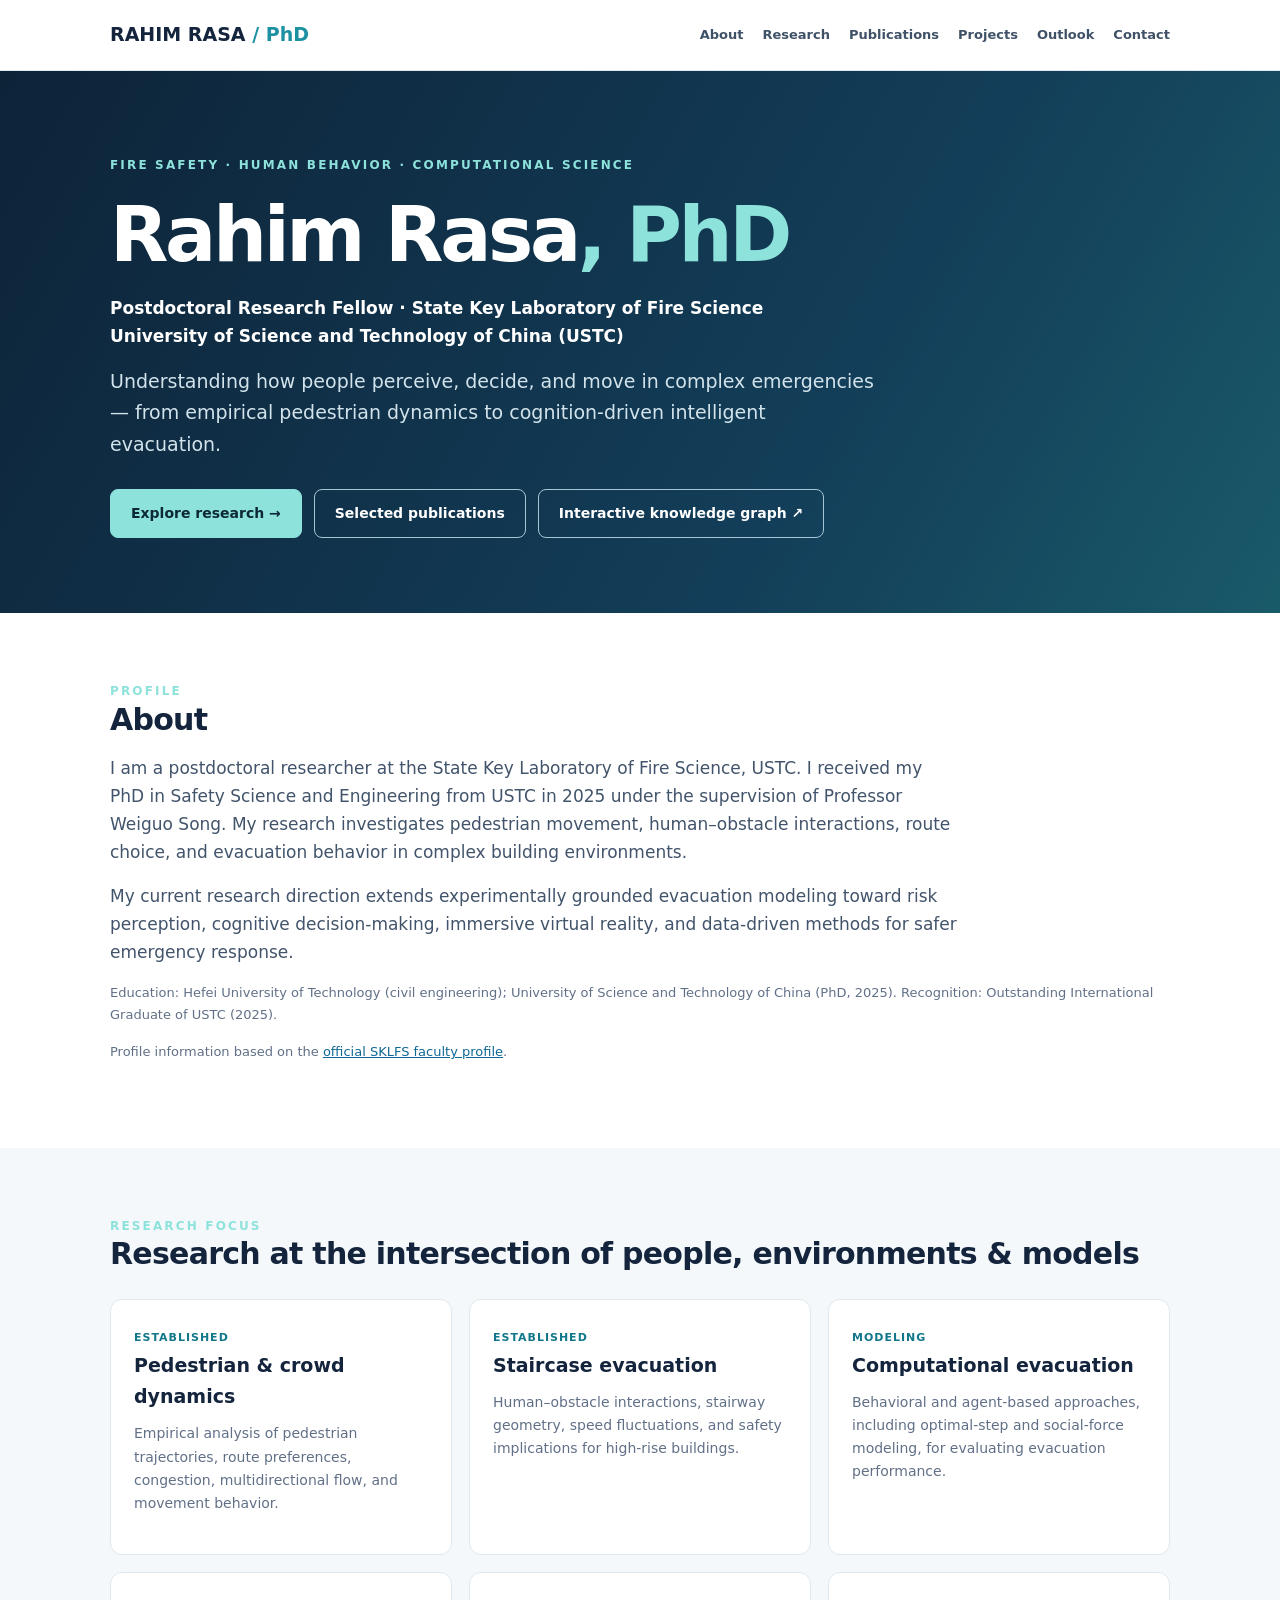
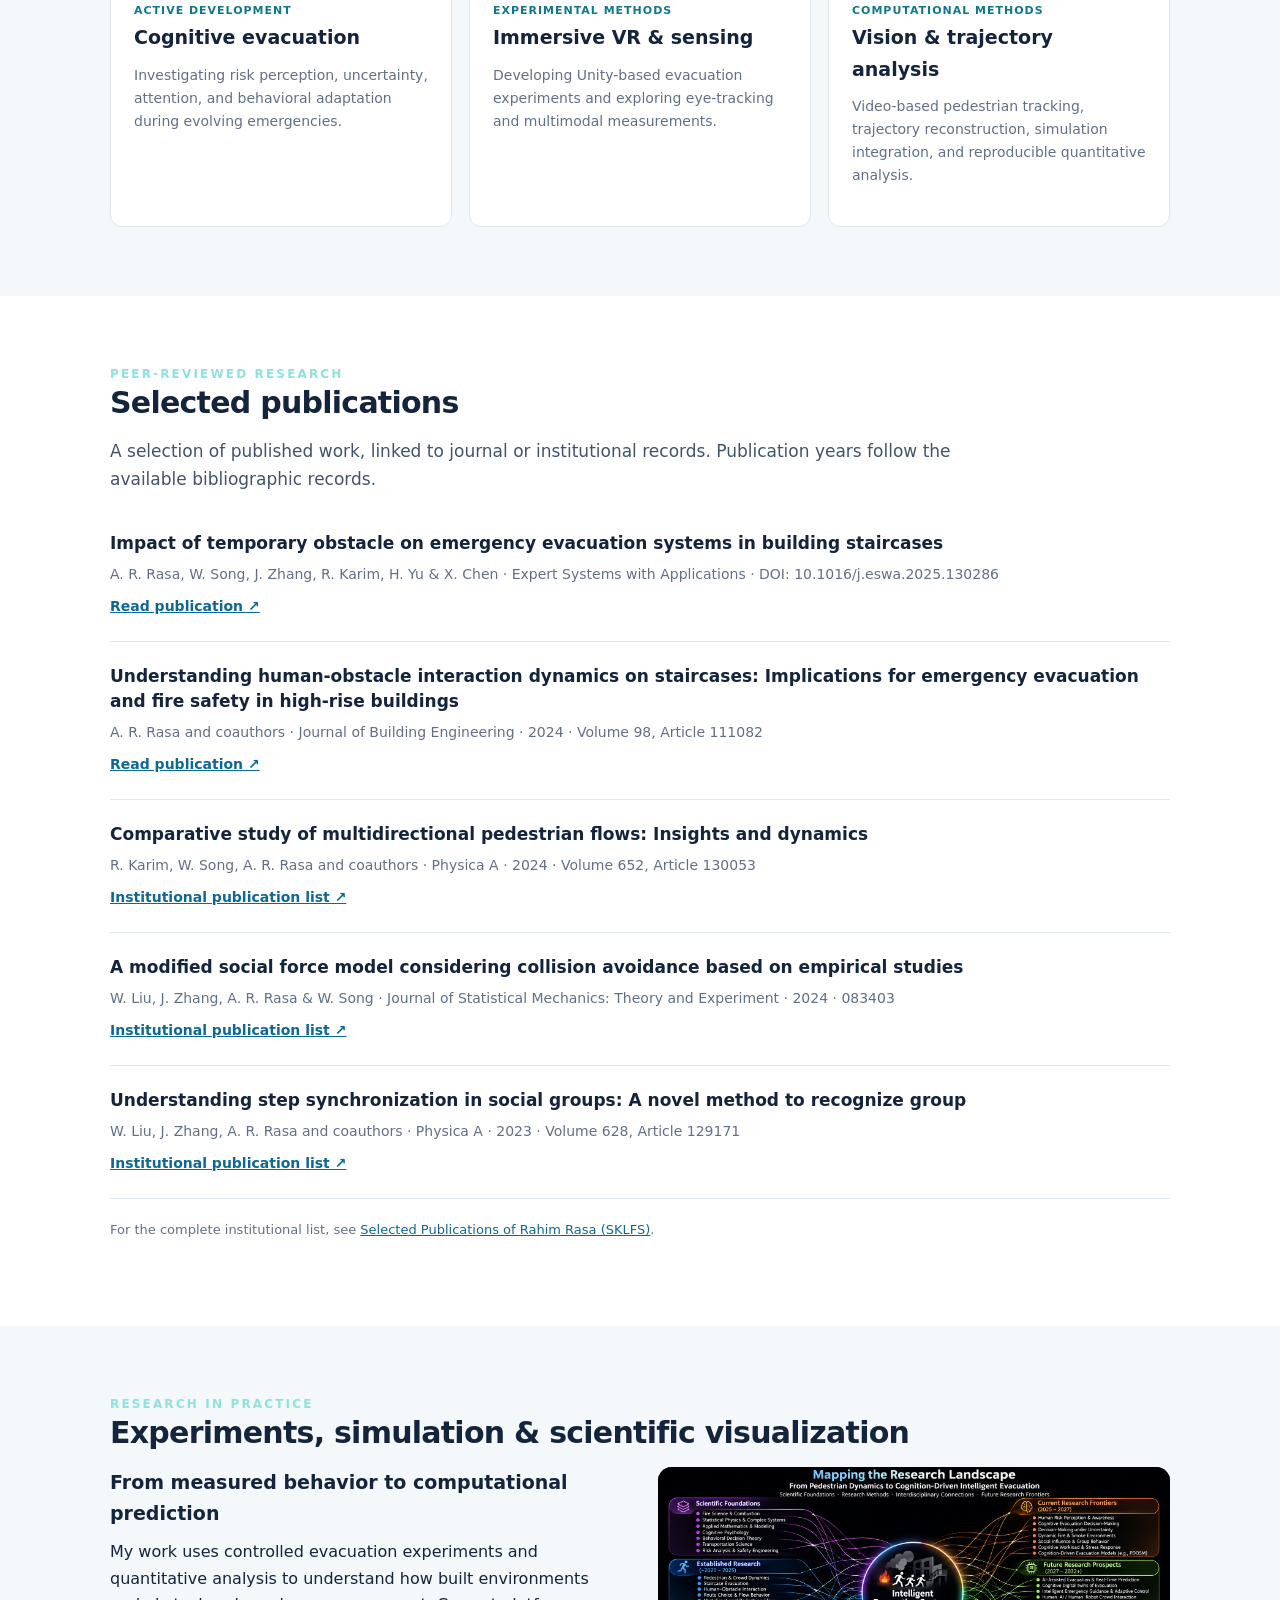
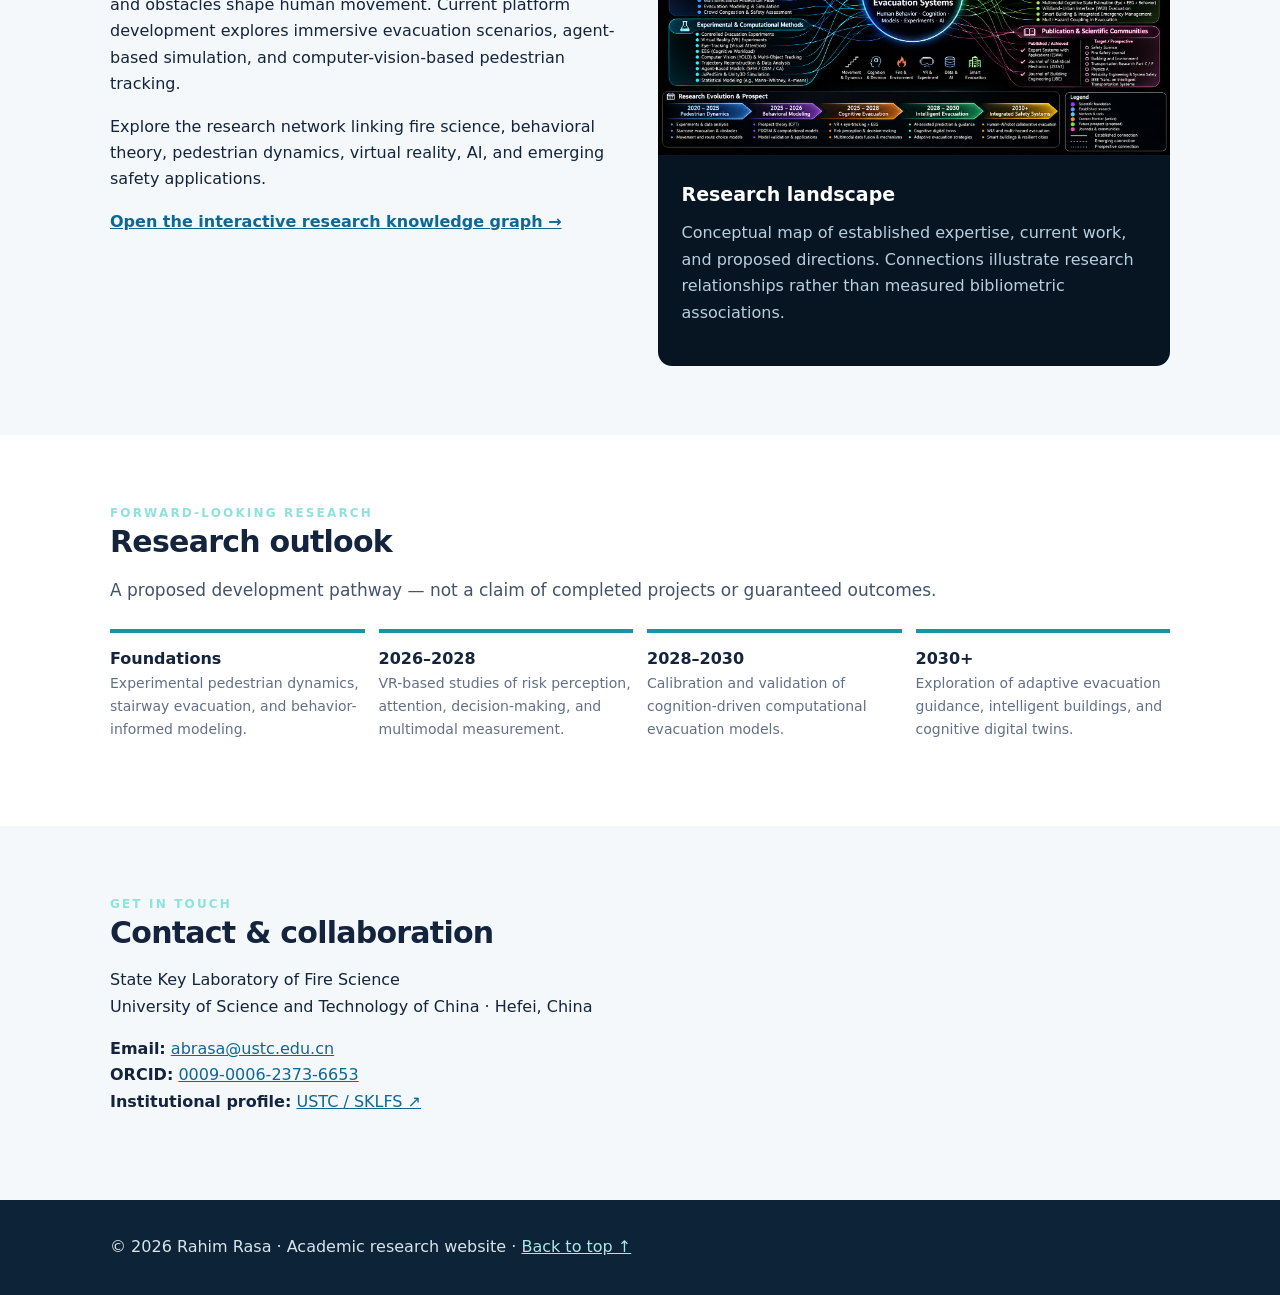
==== commit ec55463d: "Update index.html" ====
--- a/index.html
+++ b/index.html
@@ -11,6 +11,6 @@
 <div class="publication"><strong>A modified social force model considering collision avoidance based on empirical studies</strong><div class="meta">W. Liu, J. Zhang, A. R. Rasa & W. Song · Journal of Statistical Mechanics: Theory and Experiment · 2024 · 083403</div><a href="https://en.sklfs.ustc.edu.cn/2025/1104/c17181a707956/page.htm" target="_blank" rel="noopener">Institutional publication list ↗</a></div>
 <div class="publication"><strong>Understanding step synchronization in social groups: A novel method to recognize group</strong><div class="meta">W. Liu, J. Zhang, A. R. Rasa and coauthors · Physica A · 2023 · Volume 628, Article 129171</div><a href="https://en.sklfs.ustc.edu.cn/2025/1104/c17181a707956/page.htm" target="_blank" rel="noopener">Institutional publication list ↗</a></div>
 <p class="small" style="margin-top:20px">For the complete institutional list, see <a href="https://en.sklfs.ustc.edu.cn/2025/1104/c17181a707956/page.htm">Selected Publications of Rahim Rasa (SKLFS)</a>.</p></div></section>
-<section id="projects"><div class="wrap"><div class="eyebrow">Research in practice</div><h2>Experiments, simulation & scientific visualization</h2><div class="two"><div><h3>From measured behavior to computational prediction</h3><p>My work uses controlled evacuation experiments and quantitative analysis to understand how built environments and obstacles shape human movement. Current platform development explores immersive evacuation scenarios, agent-based simulation, and computer-vision-based pedestrian tracking.</p><p>Explore the research network linking fire science, behavioral theory, pedestrian dynamics, virtual reality, AI, and emerging safety applications.</p><p><a href="knowledge-graph.html"><strong>Open the interactive research knowledge graph →</strong></a></p></div><div class="feature"><img src="assets/research-landscape.png" alt="Conceptual interdisciplinary research landscape linking evacuation research themes" loading="lazy"><div class="inner"><h3>Research landscape</h3><p>Conceptual map of established expertise, current work, and proposed directions. Connections illustrate research relationships rather than measured bibliometric associations.</p></div></div></div></div></section>
+<section id="projects"><div class="wrap"><div class="eyebrow">Research in practice</div><h2>Experiments, simulation & scientific visualization</h2><div class="two"><div><h3>From measured behavior to computational prediction</h3><p>My work uses controlled evacuation experiments and quantitative analysis to understand how built environments and obstacles shape human movement. Current platform development explores immersive evacuation scenarios, agent-based simulation, and computer-vision-based pedestrian tracking.</p><p>Explore the research network linking fire science, behavioral theory, pedestrian dynamics, virtual reality, AI, and emerging safety applications.</p><p><a href="knowledge-graph.html"><strong>Open the interactive research knowledge graph →</strong></a></p></div><div class="feature"><img src="research-landscape.png" alt="Conceptual interdisciplinary research landscape linking evacuation research themes" loading="lazy"><div class="inner"><h3>Research landscape</h3><p>Conceptual map of established expertise, current work, and proposed directions. Connections illustrate research relationships rather than measured bibliometric associations.</p></div></div></div></div></section>
 <section id="roadmap"><div class="wrap"><div class="eyebrow">Forward-looking research</div><h2>Research outlook</h2><p class="intro">A proposed development pathway — not a claim of completed projects or guaranteed outcomes.</p><div class="timeline"><div><strong>Foundations</strong><p>Experimental pedestrian dynamics, stairway evacuation, and behavior-informed modeling.</p></div><div><strong>2026–2028</strong><p>VR-based studies of risk perception, attention, decision-making, and multimodal measurement.</p></div><div><strong>2028–2030</strong><p>Calibration and validation of cognition-driven computational evacuation models.</p></div><div><strong>2030+</strong><p>Exploration of adaptive evacuation guidance, intelligent buildings, and cognitive digital twins.</p></div></div></div></section>
 <section id="contact"><div class="wrap"><div class="eyebrow">Get in touch</div><h2>Contact & collaboration</h2><p>State Key Laboratory of Fire Science<br>University of Science and Technology of China · Hefei, China</p><p><strong>Email:</strong> <a href="mailto:abrasa@ustc.edu.cn">abrasa@ustc.edu.cn</a><br><strong>ORCID:</strong> <a href="https://orcid.org/0009-0006-2373-6653" target="_blank" rel="noopener">0009-0006-2373-6653</a><br><strong>Institutional profile:</strong> <a href="https://en.sklfs.ustc.edu.cn/2025/1104/c17183a707958/page.htm" target="_blank" rel="noopener">USTC / SKLFS ↗</a></p></div></section></main><footer><div class="wrap">© 2026 Rahim Rasa · Academic research website · <a href="#home">Back to top ↑</a></div></footer></body></html>
